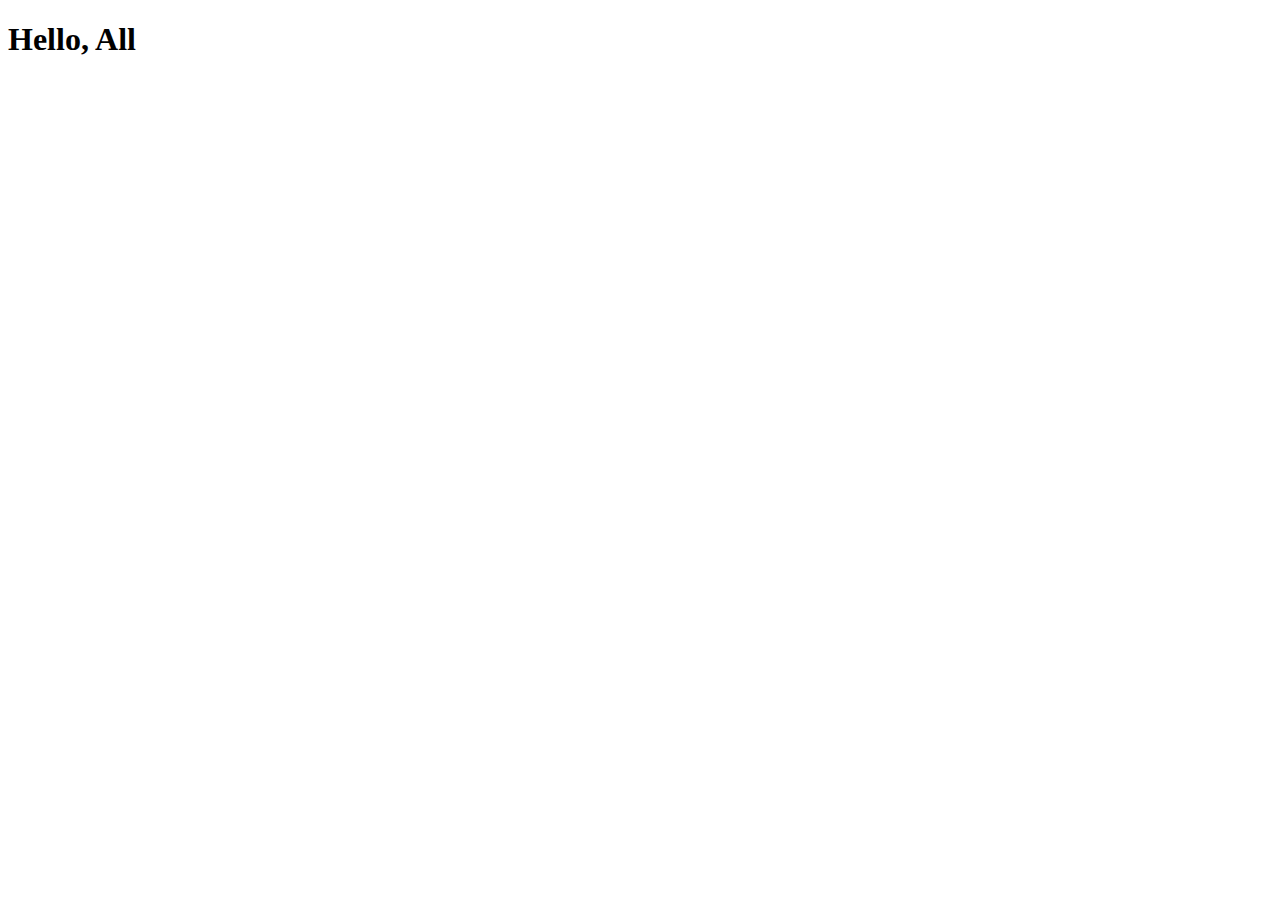
==== index.html @ 7e7136fc "Add index.html" ====
<!DOCTYPE html>
<html lang="en">
<head>
    <meta charset="UTF-8">
    <meta http-equiv="X-UA-Compatible" content="IE=edge">
    <meta name="viewport" content="width=device-width, initial-scale=1.0">
    <title>Raj Kumar Rai Danuwar</title>
</head>
<body>
    <h1>Hello, All</h1>
</body>
</html>
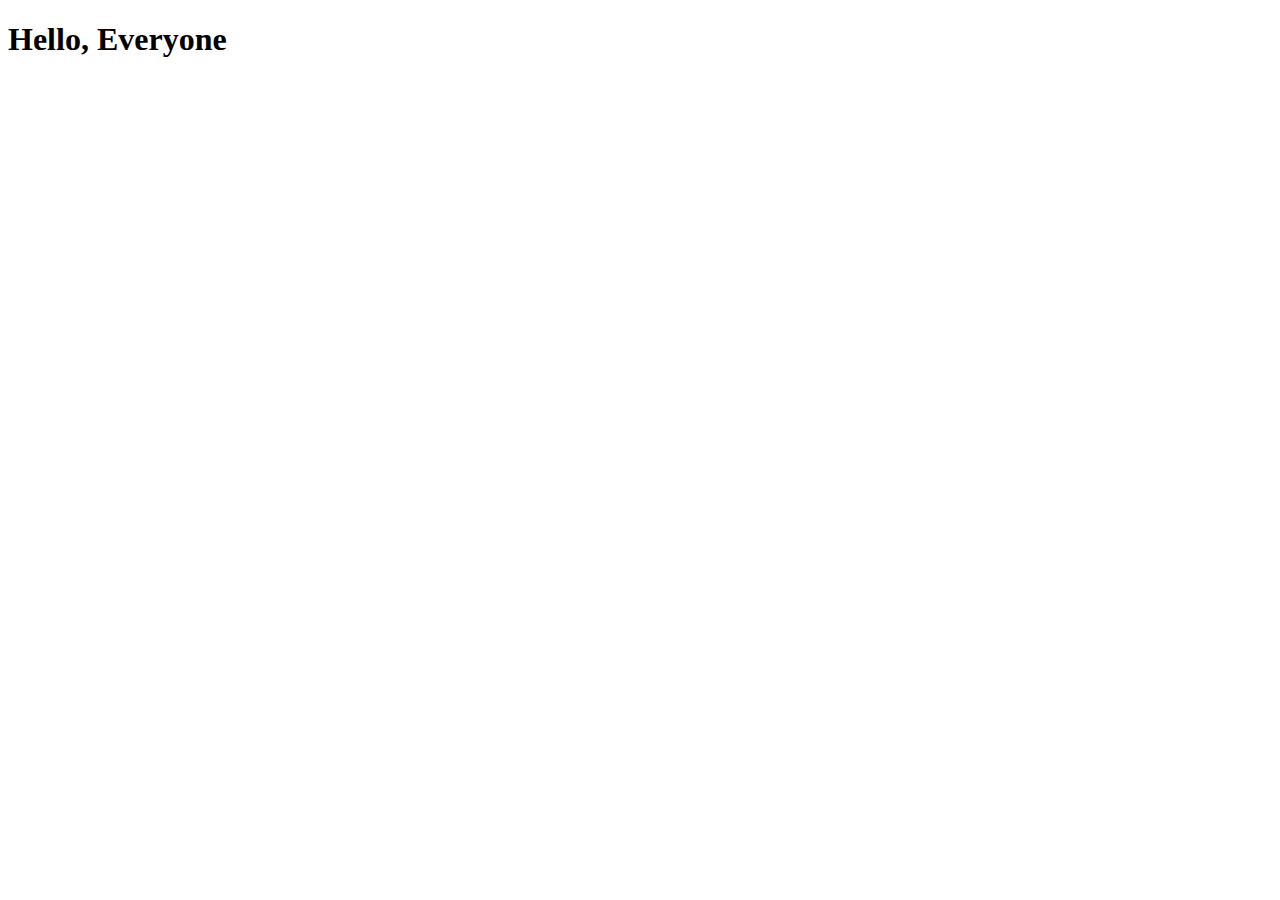
==== commit a2c82d36: "Update index.html" ====
--- a/index.html
+++ b/index.html
@@ -7,6 +7,6 @@
     <title>Raj Kumar Rai Danuwar</title>
 </head>
 <body>
-    <h1>Hello, All</h1>
+    <h1>Hello, Everyone</h1>
 </body>
 </html>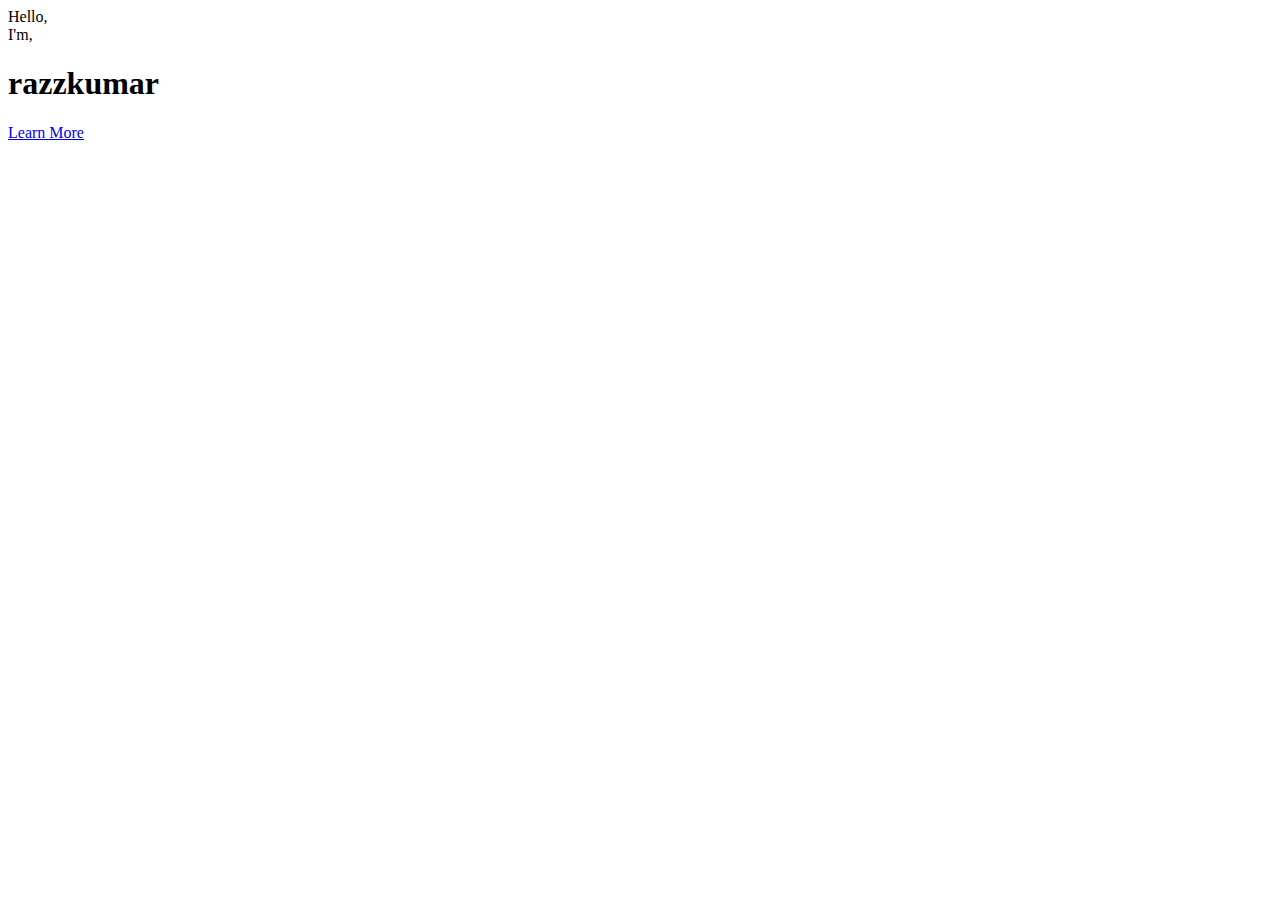
==== commit c076b5a7: "Add meta data" ====
--- a/index.html
+++ b/index.html
@@ -1,12 +1,132 @@
 <!DOCTYPE html>
 <html lang="en">
-<head>
-    <meta charset="UTF-8">
-    <meta http-equiv="X-UA-Compatible" content="IE=edge">
-    <meta name="viewport" content="width=device-width, initial-scale=1.0">
-    <title>Raj Kumar Rai Danuwar</title>
-</head>
-<body>
-    <h1>Hello, Everyone</h1>
-</body>
-</html>+  <head>
+    <meta charset="UTF-8" />
+    <meta http-equiv="X-UA-Compatible" content="IE=edge" />
+    <meta name="viewport" content="width=device-width, initial-scale=ga" />
+
+    <meta property="og:locale" content="en_US" />
+    <meta property="og:type" content="website" />
+
+    <meta property="fb:app_id" content="" />
+    <meta property="og:title" content="Raj Kumar Rai Danuwar" />
+    <meta property="og:url" content="https://razzkumar.ga" />
+    <meta property="og:site_name" content="Raj Kumar Rai Danuwar" />
+    <meta
+      property="og:image"
+      content="https://razzkumar.ga/assets/img/razzkumar.png"
+    />
+    <meta property="og:image:width" content="634" />
+    <meta property="og:image:height" content="369" />
+    <meta
+      property="og:description"
+      content="I'am a Software Engineer/DevOps always wants to Learn, Unlearn and Relearn"
+    />
+    <meta
+      name="description"
+      content="I'am a Software Engineer/DevOps always wants to Learn, Unlearn and Relearn"
+    />
+    <link rel="canonical" href="https://razzkumar.ga" />
+    <meta name="Author" content="razzkumar" />
+    <meta name="Robots" content="index,follow" />
+    <meta
+      name="keywords"
+      content="razzkumar,Raj Kumar Rai Danuwar,Software Engineer,DevOps"
+    />
+
+    <meta name="twitter:card" content="summary_large_image" />
+    <meta name="twitter:site" content="@razzkumar_rai" />
+    <meta name="twitter:creator" content="@razzkumar_rai" />
+    <meta name="twitter:title" content="Raj Kumar Rai Danuwar" />
+    <meta
+      name="twitter:image"
+      content="https://razzkumar.ga/assets/img/razzkumar.png"
+    />
+
+    <title>Raj Kumar Rai Danuwar (razzkumar)</title>
+    <link rel="preconnect" href="https://fonts.googleapis.com" />
+    <link rel="preconnect" href="https://fonts.gstatic.com" crossorigin />
+    <link
+      href="https://fonts.googleapis.com/css2?family=Fredericka+the+Great&display=swap"
+      rel="stylesheet"
+    />
+    <link rel="stylesheet" href="/assets/css/styles.css" />
+    <script type="application/ld+json">
+      {
+        "@context": "https://schema.org",
+        "@type": "Person",
+        "id": "https://razzkumar.ga#person",
+        "address": {
+          "@type": "PostalAddress",
+          "addressLocality": "New Baneshwor",
+          "addressRegion": "Bagmati",
+          "postalCode": "44600",
+          "streetAddress": "Sangam Chock Marga"
+        },
+        "colleague": ["http://rabindratamang.me"],
+        "email": "razzkumar.dev@gmail.com",
+        "image": "https://razzkumar.github.io/assets/img/razzkumar.png",
+        "jobTitle": "Software Engineer/DevOps",
+        "name": "Raj Kumar Rai Danuwar",
+        "alternateName": "razzkumar",
+        "alumniOf": [
+          {
+            "@type": "CollegeOrUniversity",
+            "name": "st. xavier's college,maitighar",
+            "sameAs": "https://sxc.edu.np"
+          },
+          {
+            "@type": "Organization",
+            "name": "Leapfrog Technology Nepal Pvt. Ltd.",
+            "sameAs": "https://www.lftechnology.com/"
+          }
+        ],
+        "birthPlace": {
+          "@type": "Place",
+          "address": {
+            "@type": "PostalAddress",
+            "addressLocality": "Mandan deupur, Kavre",
+            "addressRegion": "Bagmati",
+            "addressCountry": "Nepal"
+          }
+        },
+        "birthDate": "1996",
+        "height": "5.6ft",
+        "gender": "Male",
+        "Description": "Technologist",
+        "disambiguatingDescription": "Learn,UnLearn and Relearn",
+        "nationality": "Nepali",
+        "url": "https://www.razzkumar.ga",
+        "sameAs": [
+          "https://razzkumar.github.io",
+          "https://www.facebook.com/razzkumar04",
+          "https://www.linkedin.com/in/drazzkumar",
+          "http://twitter.com/razzkumar_rai",
+          "http://instagram.com/drazzkumar"
+        ],
+        "worksFor": [
+          {
+            "@type": "Organization",
+            "name": "Webpoint LLC",
+            "sameAs": [
+              "https://www.webpoint.io",
+              "https://www.linkedin.com/company/webpoint-solutions-llc"
+            ]
+          }
+        ]
+      }
+    </script>
+  </head>
+  <body>
+    <div class="greeting">Hello,</div>
+    <div class="info">
+      <div>I'm,</div>
+      <h1>razzkumar</h1>
+      <a
+        href="https://www.google.com/search?q=Rajkumar+Rai+Danuwar&ref=razzkumar.ga"
+        target="_blank"
+        >Learn More</a
+      >
+    </div>
+  </body>
+</html>
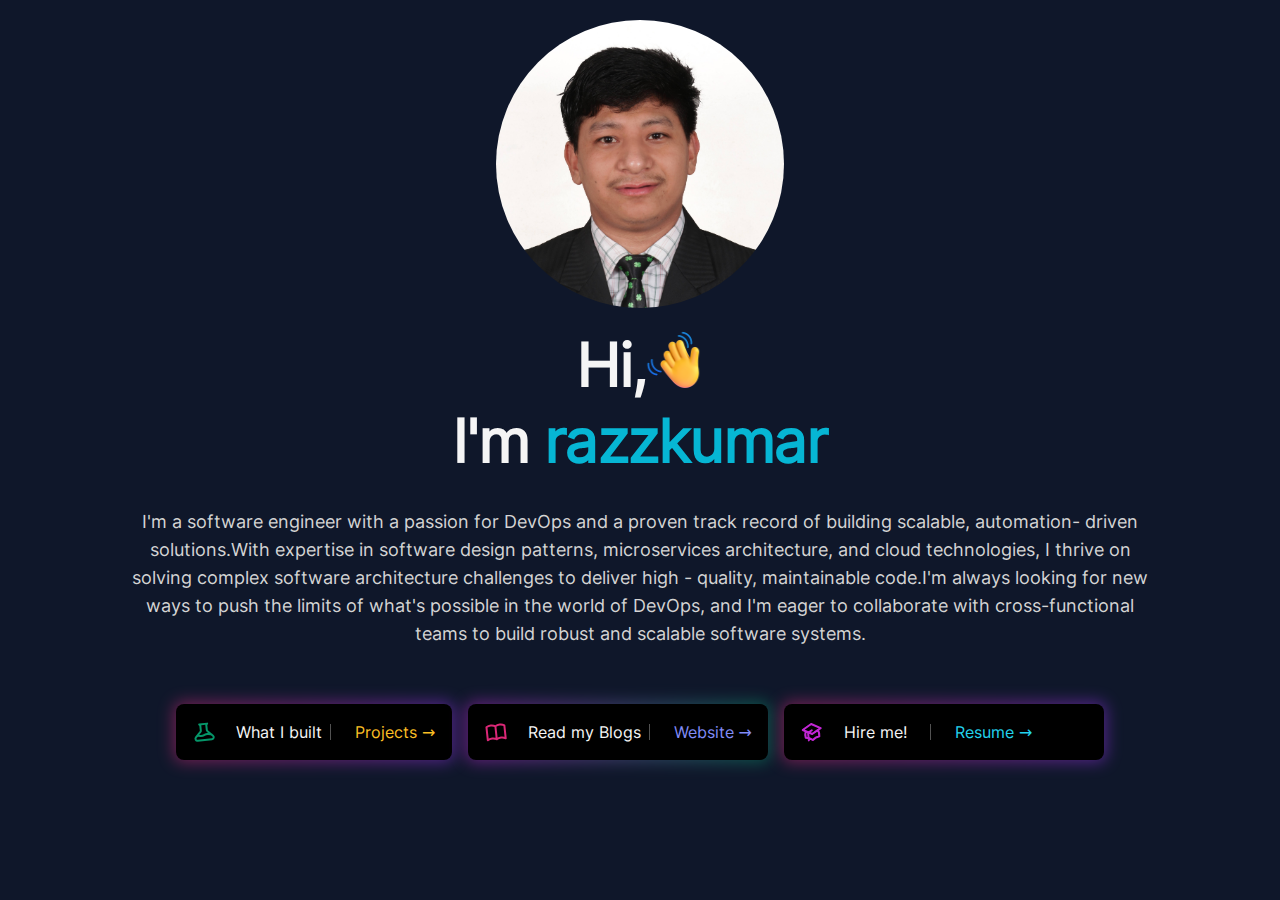
==== commit 1697b969: "Update site" ====
--- a/index.html
+++ b/index.html
@@ -1,132 +1 @@
-<!DOCTYPE html>
-<html lang="en">
-  <head>
-    <meta charset="UTF-8" />
-    <meta http-equiv="X-UA-Compatible" content="IE=edge" />
-    <meta name="viewport" content="width=device-width, initial-scale=ga" />
-
-    <meta property="og:locale" content="en_US" />
-    <meta property="og:type" content="website" />
-
-    <meta property="fb:app_id" content="" />
-    <meta property="og:title" content="Raj Kumar Rai Danuwar" />
-    <meta property="og:url" content="https://razzkumar.ga" />
-    <meta property="og:site_name" content="Raj Kumar Rai Danuwar" />
-    <meta
-      property="og:image"
-      content="https://razzkumar.ga/assets/img/razzkumar.png"
-    />
-    <meta property="og:image:width" content="634" />
-    <meta property="og:image:height" content="369" />
-    <meta
-      property="og:description"
-      content="I'am a Software Engineer/DevOps always wants to Learn, Unlearn and Relearn"
-    />
-    <meta
-      name="description"
-      content="I'am a Software Engineer/DevOps always wants to Learn, Unlearn and Relearn"
-    />
-    <link rel="canonical" href="https://razzkumar.ga" />
-    <meta name="Author" content="razzkumar" />
-    <meta name="Robots" content="index,follow" />
-    <meta
-      name="keywords"
-      content="razzkumar,Raj Kumar Rai Danuwar,Software Engineer,DevOps"
-    />
-
-    <meta name="twitter:card" content="summary_large_image" />
-    <meta name="twitter:site" content="@razzkumar_rai" />
-    <meta name="twitter:creator" content="@razzkumar_rai" />
-    <meta name="twitter:title" content="Raj Kumar Rai Danuwar" />
-    <meta
-      name="twitter:image"
-      content="https://razzkumar.ga/assets/img/razzkumar.png"
-    />
-
-    <title>Raj Kumar Rai Danuwar (razzkumar)</title>
-    <link rel="preconnect" href="https://fonts.googleapis.com" />
-    <link rel="preconnect" href="https://fonts.gstatic.com" crossorigin />
-    <link
-      href="https://fonts.googleapis.com/css2?family=Fredericka+the+Great&display=swap"
-      rel="stylesheet"
-    />
-    <link rel="stylesheet" href="/assets/css/styles.css" />
-    <script type="application/ld+json">
-      {
-        "@context": "https://schema.org",
-        "@type": "Person",
-        "id": "https://razzkumar.ga#person",
-        "address": {
-          "@type": "PostalAddress",
-          "addressLocality": "New Baneshwor",
-          "addressRegion": "Bagmati",
-          "postalCode": "44600",
-          "streetAddress": "Sangam Chock Marga"
-        },
-        "colleague": ["http://rabindratamang.me"],
-        "email": "razzkumar.dev@gmail.com",
-        "image": "https://razzkumar.github.io/assets/img/razzkumar.png",
-        "jobTitle": "Software Engineer/DevOps",
-        "name": "Raj Kumar Rai Danuwar",
-        "alternateName": "razzkumar",
-        "alumniOf": [
-          {
-            "@type": "CollegeOrUniversity",
-            "name": "st. xavier's college,maitighar",
-            "sameAs": "https://sxc.edu.np"
-          },
-          {
-            "@type": "Organization",
-            "name": "Leapfrog Technology Nepal Pvt. Ltd.",
-            "sameAs": "https://www.lftechnology.com/"
-          }
-        ],
-        "birthPlace": {
-          "@type": "Place",
-          "address": {
-            "@type": "PostalAddress",
-            "addressLocality": "Mandan deupur, Kavre",
-            "addressRegion": "Bagmati",
-            "addressCountry": "Nepal"
-          }
-        },
-        "birthDate": "1996",
-        "height": "5.6ft",
-        "gender": "Male",
-        "Description": "Technologist",
-        "disambiguatingDescription": "Learn,UnLearn and Relearn",
-        "nationality": "Nepali",
-        "url": "https://www.razzkumar.ga",
-        "sameAs": [
-          "https://razzkumar.github.io",
-          "https://www.facebook.com/razzkumar04",
-          "https://www.linkedin.com/in/drazzkumar",
-          "http://twitter.com/razzkumar_rai",
-          "http://instagram.com/drazzkumar"
-        ],
-        "worksFor": [
-          {
-            "@type": "Organization",
-            "name": "Webpoint LLC",
-            "sameAs": [
-              "https://www.webpoint.io",
-              "https://www.linkedin.com/company/webpoint-solutions-llc"
-            ]
-          }
-        ]
-      }
-    </script>
-  </head>
-  <body>
-    <div class="greeting">Hello,</div>
-    <div class="info">
-      <div>I'm,</div>
-      <h1>razzkumar</h1>
-      <a
-        href="https://www.google.com/search?q=Rajkumar+Rai+Danuwar&ref=razzkumar.ga"
-        target="_blank"
-        >Learn More</a
-      >
-    </div>
-  </body>
-</html>
+<!DOCTYPE html><html class="dark scroll-smooth" lang=en style=color-scheme:dark><head><meta content="width=device-width,initial-scale=1" name=viewport><meta content="ie=edge" http-equiv=X-UA-Compatible><link href=/favicon.ico rel=icon type=image/svg+xml><meta charset=UTF-8><meta content="IE=edge" http-equiv=X-UA-Compatible><meta content=en-US property=og:locale><meta content=website property=og:type><meta content="" property=fb:app_id><meta content="Raj Kumar Rai Danuwar (razzkumar)" property=og:title><meta content=https://razzkumar.github.io property=og:url><meta content="Raj Kumar Rai Danuwar (razzkumar)" property=og:site_name><meta content=https://razzkumar.github.io/assets/images/profile.jpg property=og:image><meta content=634 property=og:image:width><meta content=369 property=og:image:height><meta content="I'm a software engineer with a passion for DevOps and a proven track record of building scalable, automation- driven solutions.With expertise in software design patterns, microservices architecture, and cloud technologies, I thrive on solving complex software architecture challenges to deliver high - quality, maintainable code.I'm always looking for new ways to push the limits of what's possible in the world of DevOps, and I'm eager to collaborate with cross-functional teams to build robust and scalable software systems." property=og:description><meta content="I'm a software engineer with a passion for DevOps and a proven track record of building scalable, automation- driven solutions.With expertise in software design patterns, microservices architecture, and cloud technologies, I thrive on solving complex software architecture challenges to deliver high - quality, maintainable code.I'm always looking for new ways to push the limits of what's possible in the world of DevOps, and I'm eager to collaborate with cross-functional teams to build robust and scalable software systems." name=description><link href=https://razzkumar.github.io rel=canonical><meta content="Raj Kumar Rai Danuwar (razzkumar)" name=Author><meta content=index,follow name=Robots><meta content="razzkumar,Raj Kumar Rai Danuwar,Software Engineer,DevOps" name=keywords><meta content=summary_large_image name=twitter:card><meta content=@razzkumar_rai name=twitter:site><meta content=@razzkumar_rai name=twitter:creator><meta content="Raj Kumar Rai Danuwar (razzkumar)" name=twitter:title><meta content=https://razzkumar.github.io/assets/images/profile.jpg name=twitter:image><title>Raj Kumar Rai Danuwar (razzkumar)</title><link href=/_astro/index.ba3b530c.css rel=stylesheet /></head><body class="dark:text-gray-100 antialiased bg-gray-100 dark:bg-slate-900 text-black"><div class="mx-auto max-w-3xl px-4 sm:px-6 xl:max-w-5xl xl:px-0"><div class="flex items-center flex-col h-screen justify-between"><main class="mb-auto pt-5"><div class=text-center><a href=https://razzkumar.github.io><img alt="Raj Kumar Rai Danuwar (razzkumar) / SE/DevOps Engineer" class="mx-auto h-72 object-cover object-top rounded-full w-72" height=72 src=/assets/images/profile.jpg width=72></a><h1 class="dark:text-gray-100 text-gray-900 font-extrabold leading-9 md:leading-14 md:text-6xl mx-auto my-5 sm:leading-10 sm:text-4xl text-3xl tracking-tight"><div>Hi, <img alt=wave class="-ml-5 -pt-10 h-16 inline mb-5" height=60 src=/assets/images/wave.png width=60></div><a href="https://www.google.com/search?q=Raj+Kumar+Rai+Danuwar" rel=noreferrer target=_blank>I&#39;m <span class=text-primary-color-500>razzkumar</span></a></h1><h2 class="mx-auto dark:text-gray-300 py-5 text-center text-gray-600 text-lg">I&#39;m a software engineer with a passion for DevOps and a proven track record of building scalable, automation- driven solutions.With expertise in software design patterns, microservices architecture, and cloud technologies, I thrive on solving complex software architecture challenges to deliver high - quality, maintainable code.I&#39;m always looking for new ways to push the limits of what&#39;s possible in the world of DevOps, and I&#39;m eager to collaborate with cross-functional teams to build robust and scalable software systems.</h2><div class="flex items-center flex-col justify-center md:flex-row my-5"><div class="relative group"><div class="transition -inset-0.5 absolute animate-tilt bg-gradient-to-r blur duration-1000 group-hover:duration-200 group-hover:opacity-100 opacity-50 rounded-lg from-pink-600 to-purple-600"></div><a href=https://github.com/razzkumar><span class="flex items-center bg-white dark:bg-black divide-gray-600 divide-x leading-none p-4 relative rounded-lg"><span class="flex items-center space-x-5"><svg class="-rotate-6 h-6 w-6 text-green-600" fill=none stroke=currentColor viewBox="0 0 24 24" xmlns=http://www.w3.org/2000/svg><path d="M19.428 15.428a2 2 0 00-1.022-.547l-2.387-.477a6 6 0 00-3.86.517l-.318.158a6 6 0 01-3.86.517L6.05 15.21a2 2 0 00-1.806.547M8 4h8l-1 1v5.172a2 2 0 00.586 1.414l5 5c1.26 1.26.367 3.414-1.415 3.414H4.828c-1.782 0-2.674-2.154-1.414-3.414l5-5A2 2 0 009 10.172V5L8 4z" stroke-linecap=round stroke-linejoin=round stroke-width=2></path></svg> <span class="dark:text-gray-100 text-gray-900 pr-2">What I built</span> </span><span class="transition dark:group-hover:text-gray-100 duration-200 group-hover:text-gray-900 pl-6 text-amber-400">Projects&nbsp;&rarr;</span></span></a></div><div class="relative group m-4"><div class="transition -inset-0.5 absolute animate-tilt bg-gradient-to-r blur duration-1000 group-hover:duration-200 group-hover:opacity-100 opacity-50 rounded-lg from-fuchsia-600 to-emerald-600"></div><a href=https://razzkumar.github.io><span class="flex items-center bg-white dark:bg-black divide-gray-600 divide-x leading-none p-4 relative rounded-lg"><span class="flex items-center space-x-5"><svg class="-rotate-6 h-6 w-6 text-pink-600" fill=none stroke=currentColor viewBox="0 0 24 24" xmlns=http://www.w3.org/2000/svg><path d="M12 6.253v13m0-13C10.832 5.477 9.246 5 7.5 5S4.168 5.477 3 6.253v13C4.168 18.477 5.754 18 7.5 18s3.332.477 4.5 1.253m0-13C13.168 5.477 14.754 5 16.5 5c1.747 0 3.332.477 4.5 1.253v13C19.832 18.477 18.247 18 16.5 18c-1.746 0-3.332.477-4.5 1.253" stroke-linecap=round stroke-linejoin=round stroke-width=2></path></svg> <span class="dark:text-gray-100 text-gray-900 pr-2">Read my Blogs</span> </span><span class="transition dark:group-hover:text-gray-100 duration-200 group-hover:text-gray-900 pl-6 text-indigo-400">Website&nbsp;&rarr;</span></span></a></div><div class="relative group md:hidden min-w-[320px] xl:block"><div class="transition -inset-0.5 absolute animate-tilt bg-gradient-to-r blur duration-1000 group-hover:duration-200 group-hover:opacity-100 opacity-50 rounded-lg from-pink-600 to-purple-600"></div><a href=/assets/resume.pdf><span class="flex items-center bg-white dark:bg-black divide-gray-600 divide-x leading-none p-4 relative rounded-lg"><span class="flex items-center space-x-5"><svg class="-rotate-6 h-6 w-6 text-fuchsia-600" fill=none stroke=currentColor viewBox="0 0 24 24" xmlns=http://www.w3.org/2000/svg><path d="M12 14l9-5-9-5-9 5 9 5z"></path><path d="M12 14l6.16-3.422a12.083 12.083 0 01.665 6.479A11.952 11.952 0 0012 20.055a11.952 11.952 0 00-6.824-2.998 12.078 12.078 0 01.665-6.479L12 14z"></path><path d="M12 14l9-5-9-5-9 5 9 5zm0 0l6.16-3.422a12.083 12.083 0 01.665 6.479A11.952 11.952 0 0012 20.055a11.952 11.952 0 00-6.824-2.998 12.078 12.078 0 01.665-6.479L12 14zm-4 6v-7.5l4-2.222" stroke-linecap=round stroke-linejoin=round stroke-width=2></path></svg> <span class="dark:text-gray-100 text-gray-900 pr-2">Hire me!&nbsp;&nbsp;&nbsp;</span> </span><span class="transition dark:group-hover:text-gray-100 duration-200 group-hover:text-gray-900 pl-6 text-primary-400">Resume&nbsp;&rarr;</span></span></a></div></div><div class="flex relative group hidden m-auto max-w-xs md:block xl:hidden"><div class="transition -inset-0.5 absolute animate-tilt bg-gradient-to-r blur duration-1000 group-hover:duration-200 group-hover:opacity-100 opacity-50 rounded-lg from-pink-600 to-purple-600"></div><a href=/assets/resume.pdf><span class="flex items-center bg-white dark:bg-black divide-gray-600 divide-x leading-none p-4 relative rounded-lg"><span class="flex items-center space-x-5"><svg class="-rotate-6 h-6 w-6 text-fuchsia-600" fill=none stroke=currentColor viewBox="0 0 24 24" xmlns=http://www.w3.org/2000/svg><path d="M12 14l9-5-9-5-9 5 9 5z"></path><path d="M12 14l6.16-3.422a12.083 12.083 0 01.665 6.479A11.952 11.952 0 0012 20.055a11.952 11.952 0 00-6.824-2.998 12.078 12.078 0 01.665-6.479L12 14z"></path><path d="M12 14l9-5-9-5-9 5 9 5zm0 0l6.16-3.422a12.083 12.083 0 01.665 6.479A11.952 11.952 0 0012 20.055a11.952 11.952 0 00-6.824-2.998 12.078 12.078 0 01.665-6.479L12 14zm-4 6v-7.5l4-2.222" stroke-linecap=round stroke-linejoin=round stroke-width=2></path></svg> <span class="dark:text-gray-100 text-gray-900 pr-2">Hire me!&nbsp;&nbsp;&nbsp;</span> </span><span class="transition dark:group-hover:text-gray-100 duration-200 group-hover:text-gray-900 pl-6 text-primary-400">Resume&nbsp;&rarr;</span></span></a></div></div></main></div></div><script type=application/ld+json>{"@context":"https://schema.org","@type":"Person","id":"#person","address":{"@type":"PostalAddress","addressLocality":"New Baneshwor","addressRegion":"Bagmati","postalCode":"44600","streetAddress":"Sangam Chock Marga"},"colleague":["http://rabindratamang.me"],"email":"razzkumar.dev@gmail.com","image":"https://razzkumar.github.io/assets/images/profile.jpg","jobTitle":"Software Engineer/DevOps","name":"Raj Kumar Rai Danuwar","alternateName":"razzkumar","alumniOf":[{"@type":"CollegeOrUniversity","name":"st. xavier's college,maitighar","sameAs":"https://sxc.edu.np"},{"@type":"Organization","name":"Leapfrog Technology Nepal Pvt. Ltd.","sameAs":"https://www.lftechnology.com/"}],"birthPlace":{"@type":"Place","address":{"@type":"PostalAddress","addressLocality":"Mandan deupur, Kavre","addressRegion":"Bagmati","addressCountry":"Nepal"}},"birthDate":"1996","height":"5.6ft","gender":"Male","Description":"Raj Kumar Rai Danuwar (razzkumar)","disambiguatingDescription":"I'm a software engineer with a passion for DevOps and a proven track record of building scalable, automation- driven solutions.With expertise in software design patterns, microservices architecture, and cloud technologies, I thrive on solving complex software architecture challenges to deliver high - quality, maintainable code.I'm always looking for new ways to push the limits of what's possible in the world of DevOps, and I'm eager to collaborate with cross-functional teams to build robust and scalable software systems.","nationality":"Nepali","url":"https://razzkumar.github.io","sameAs":["https://razzkumar.github.io","https://www.facebook.com/razzkumar04","https://www.linkedin.com/in/drazzkumar","http://twitter.com/razzkumar_rai","http://instagram.com/drazzkumar"],"worksFor":[{"@type":"Organization","name":"Webpoint LLC","sameAs":["https://www.webpoint.io","https://www.linkedin.com/company/webpoint-solutions-llc"]}]}</script></body></html>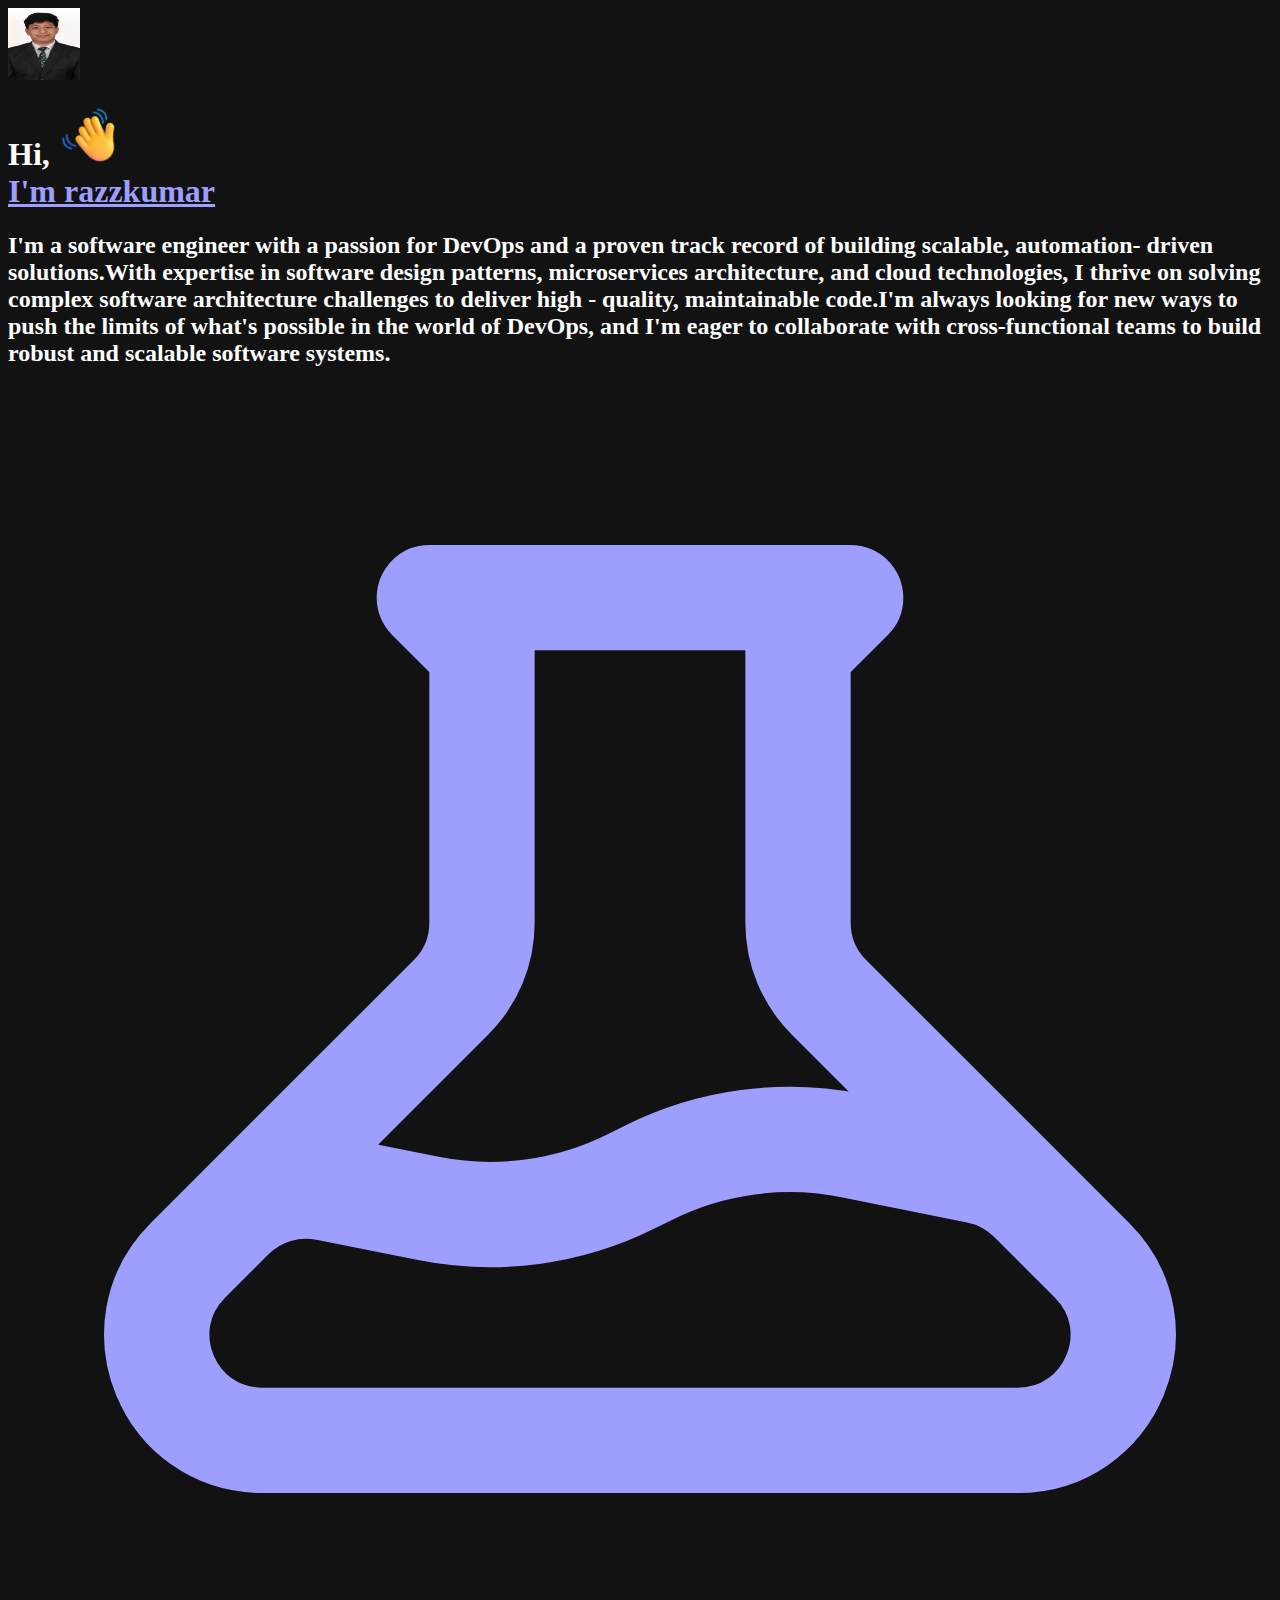
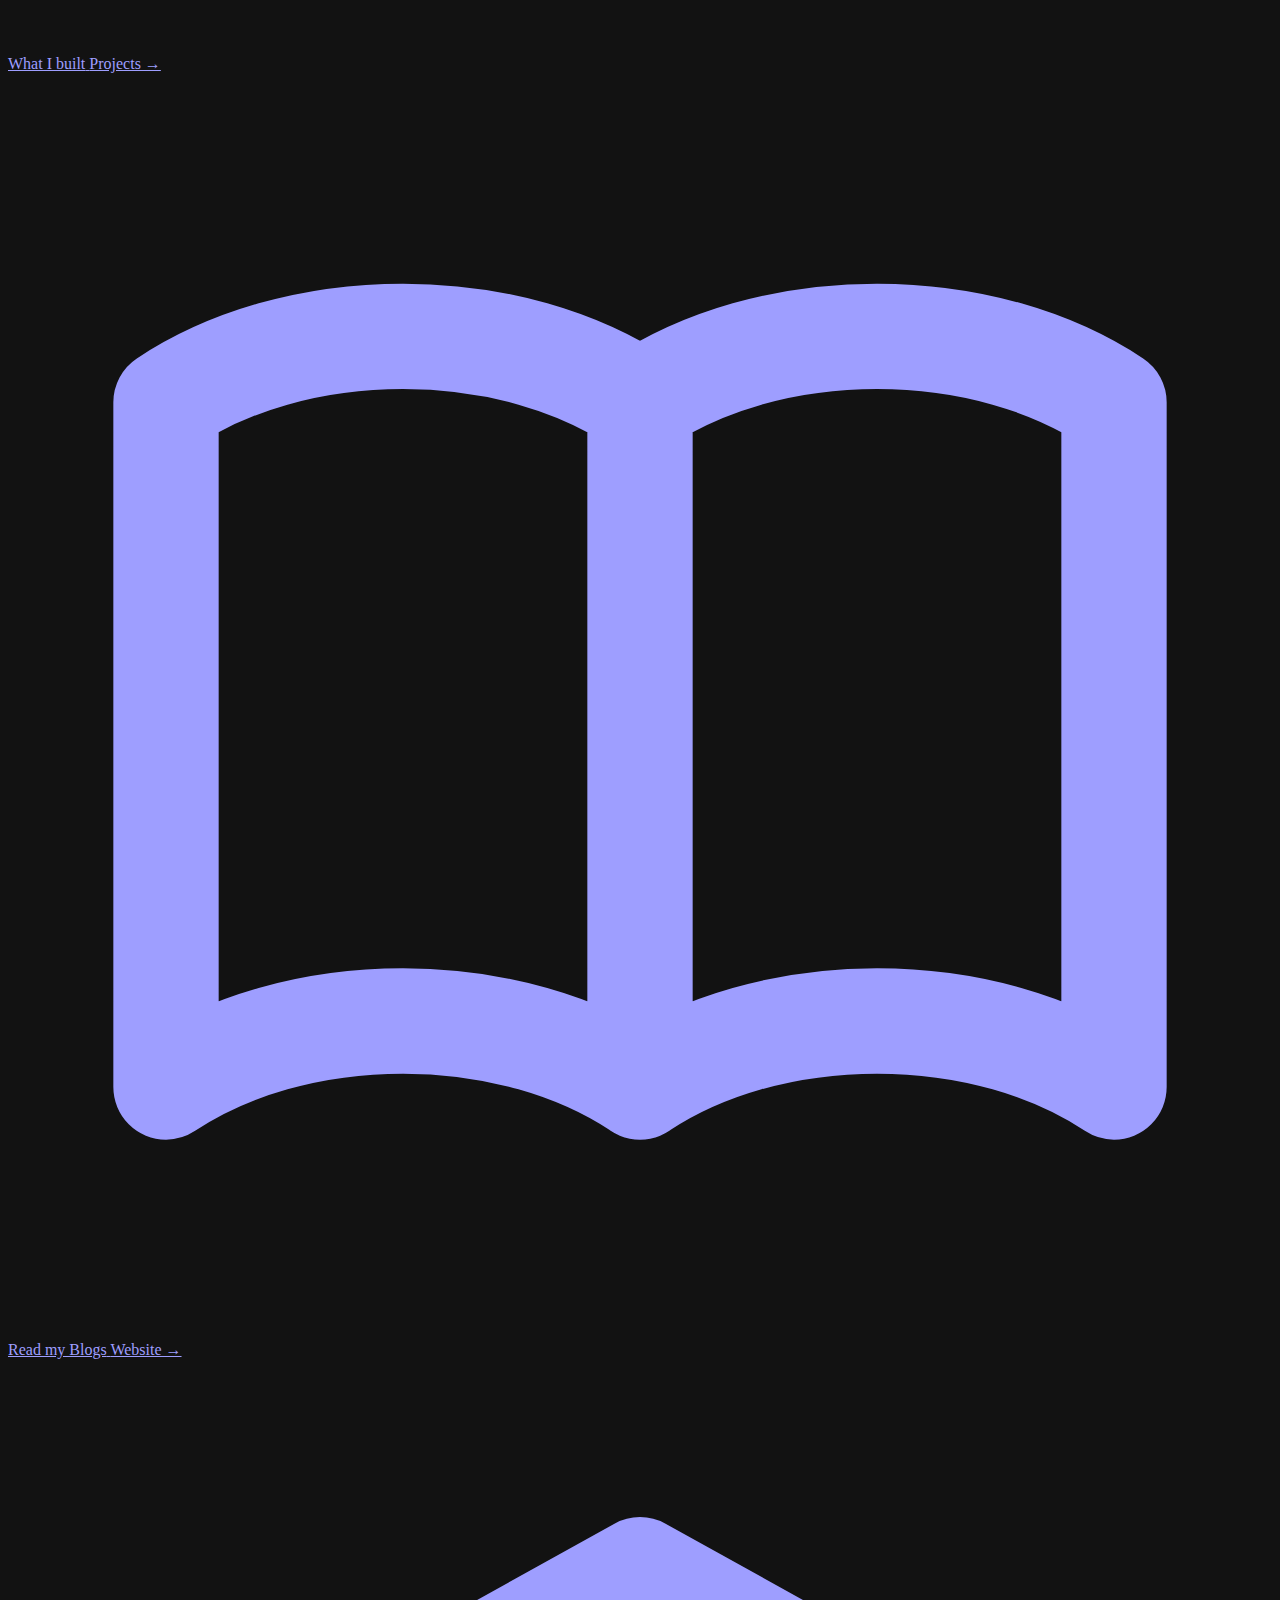
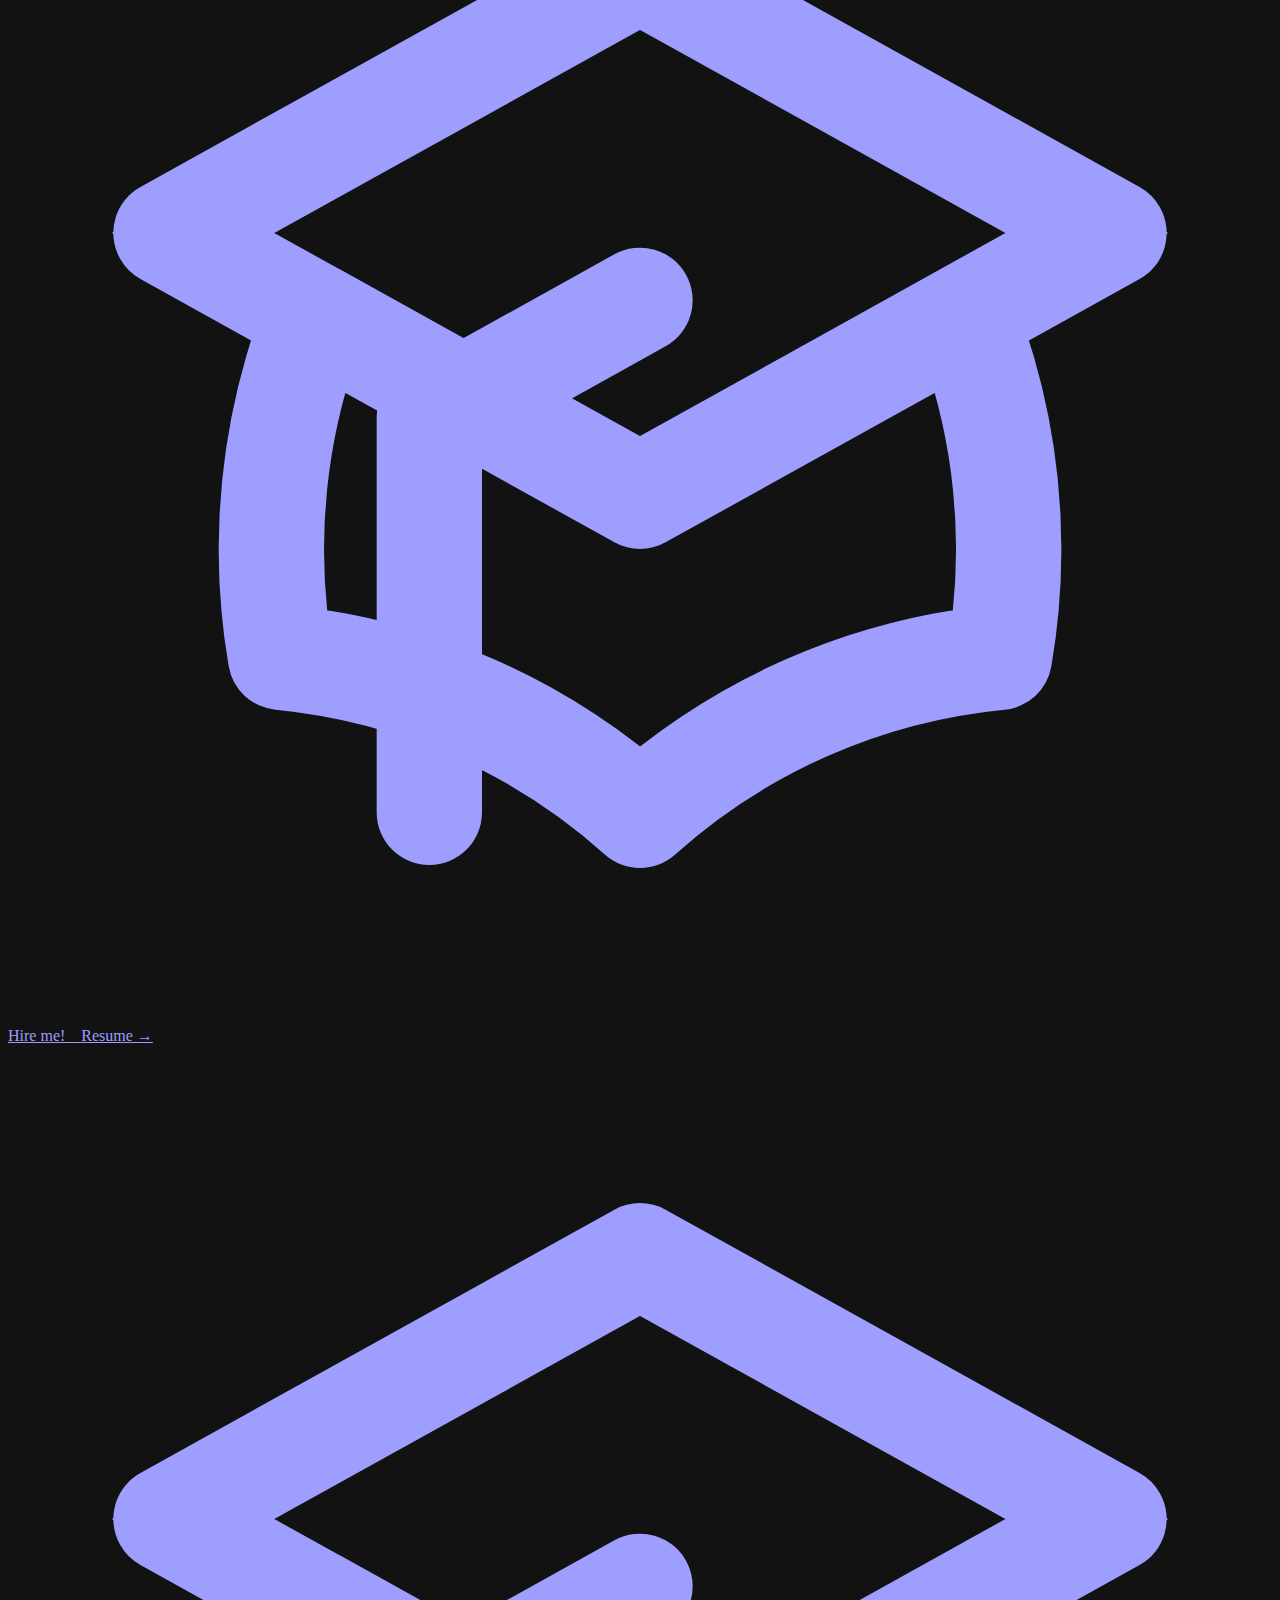
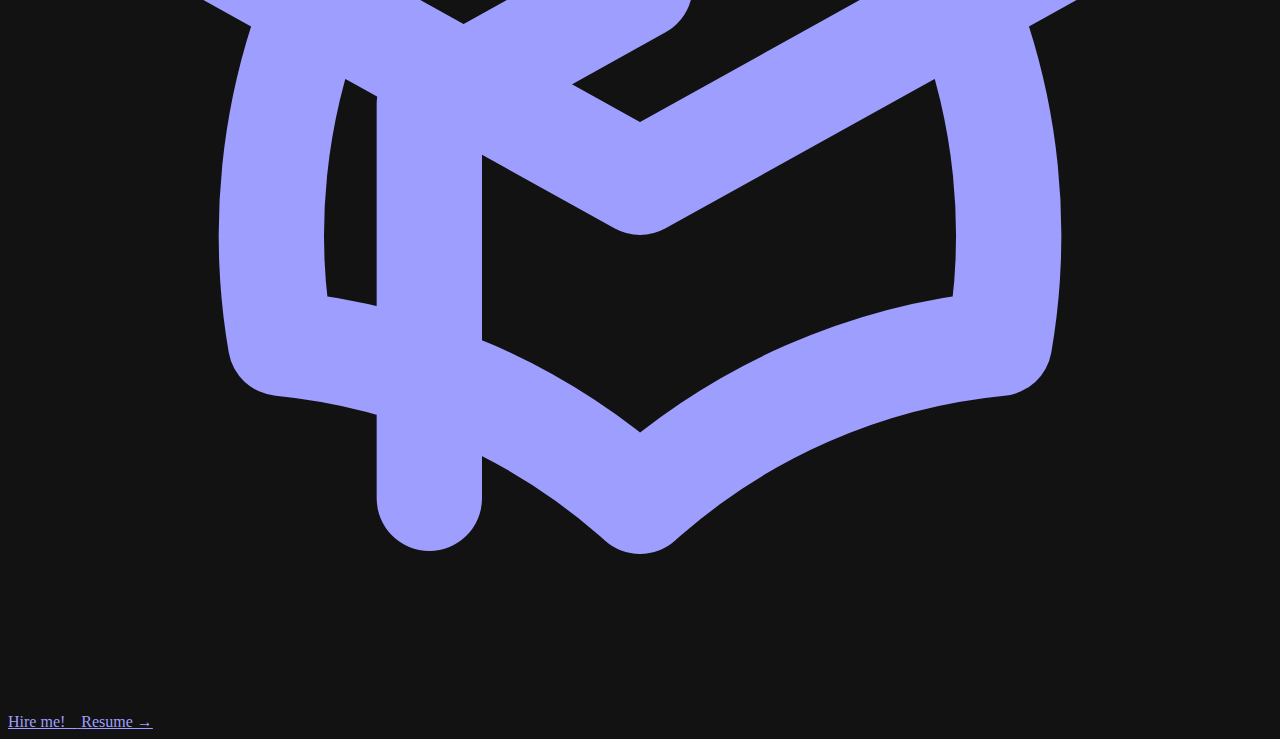
==== commit 86adc936: "Update css path" ====
--- a/index.html
+++ b/index.html
@@ -1 +1 @@
-<!DOCTYPE html><html class="dark scroll-smooth" lang=en style=color-scheme:dark><head><meta content="width=device-width,initial-scale=1" name=viewport><meta content="ie=edge" http-equiv=X-UA-Compatible><link href=/favicon.ico rel=icon type=image/svg+xml><meta charset=UTF-8><meta content="IE=edge" http-equiv=X-UA-Compatible><meta content=en-US property=og:locale><meta content=website property=og:type><meta content="" property=fb:app_id><meta content="Raj Kumar Rai Danuwar (razzkumar)" property=og:title><meta content=https://razzkumar.github.io property=og:url><meta content="Raj Kumar Rai Danuwar (razzkumar)" property=og:site_name><meta content=https://razzkumar.github.io/assets/images/profile.jpg property=og:image><meta content=634 property=og:image:width><meta content=369 property=og:image:height><meta content="I'm a software engineer with a passion for DevOps and a proven track record of building scalable, automation- driven solutions.With expertise in software design patterns, microservices architecture, and cloud technologies, I thrive on solving complex software architecture challenges to deliver high - quality, maintainable code.I'm always looking for new ways to push the limits of what's possible in the world of DevOps, and I'm eager to collaborate with cross-functional teams to build robust and scalable software systems." property=og:description><meta content="I'm a software engineer with a passion for DevOps and a proven track record of building scalable, automation- driven solutions.With expertise in software design patterns, microservices architecture, and cloud technologies, I thrive on solving complex software architecture challenges to deliver high - quality, maintainable code.I'm always looking for new ways to push the limits of what's possible in the world of DevOps, and I'm eager to collaborate with cross-functional teams to build robust and scalable software systems." name=description><link href=https://razzkumar.github.io rel=canonical><meta content="Raj Kumar Rai Danuwar (razzkumar)" name=Author><meta content=index,follow name=Robots><meta content="razzkumar,Raj Kumar Rai Danuwar,Software Engineer,DevOps" name=keywords><meta content=summary_large_image name=twitter:card><meta content=@razzkumar_rai name=twitter:site><meta content=@razzkumar_rai name=twitter:creator><meta content="Raj Kumar Rai Danuwar (razzkumar)" name=twitter:title><meta content=https://razzkumar.github.io/assets/images/profile.jpg name=twitter:image><title>Raj Kumar Rai Danuwar (razzkumar)</title><link href=/_astro/index.ba3b530c.css rel=stylesheet /></head><body class="dark:text-gray-100 antialiased bg-gray-100 dark:bg-slate-900 text-black"><div class="mx-auto max-w-3xl px-4 sm:px-6 xl:max-w-5xl xl:px-0"><div class="flex items-center flex-col h-screen justify-between"><main class="mb-auto pt-5"><div class=text-center><a href=https://razzkumar.github.io><img alt="Raj Kumar Rai Danuwar (razzkumar) / SE/DevOps Engineer" class="mx-auto h-72 object-cover object-top rounded-full w-72" height=72 src=/assets/images/profile.jpg width=72></a><h1 class="dark:text-gray-100 text-gray-900 font-extrabold leading-9 md:leading-14 md:text-6xl mx-auto my-5 sm:leading-10 sm:text-4xl text-3xl tracking-tight"><div>Hi, <img alt=wave class="-ml-5 -pt-10 h-16 inline mb-5" height=60 src=/assets/images/wave.png width=60></div><a href="https://www.google.com/search?q=Raj+Kumar+Rai+Danuwar" rel=noreferrer target=_blank>I&#39;m <span class=text-primary-color-500>razzkumar</span></a></h1><h2 class="mx-auto dark:text-gray-300 py-5 text-center text-gray-600 text-lg">I&#39;m a software engineer with a passion for DevOps and a proven track record of building scalable, automation- driven solutions.With expertise in software design patterns, microservices architecture, and cloud technologies, I thrive on solving complex software architecture challenges to deliver high - quality, maintainable code.I&#39;m always looking for new ways to push the limits of what&#39;s possible in the world of DevOps, and I&#39;m eager to collaborate with cross-functional teams to build robust and scalable software systems.</h2><div class="flex items-center flex-col justify-center md:flex-row my-5"><div class="relative group"><div class="transition -inset-0.5 absolute animate-tilt bg-gradient-to-r blur duration-1000 group-hover:duration-200 group-hover:opacity-100 opacity-50 rounded-lg from-pink-600 to-purple-600"></div><a href=https://github.com/razzkumar><span class="flex items-center bg-white dark:bg-black divide-gray-600 divide-x leading-none p-4 relative rounded-lg"><span class="flex items-center space-x-5"><svg class="-rotate-6 h-6 w-6 text-green-600" fill=none stroke=currentColor viewBox="0 0 24 24" xmlns=http://www.w3.org/2000/svg><path d="M19.428 15.428a2 2 0 00-1.022-.547l-2.387-.477a6 6 0 00-3.86.517l-.318.158a6 6 0 01-3.86.517L6.05 15.21a2 2 0 00-1.806.547M8 4h8l-1 1v5.172a2 2 0 00.586 1.414l5 5c1.26 1.26.367 3.414-1.415 3.414H4.828c-1.782 0-2.674-2.154-1.414-3.414l5-5A2 2 0 009 10.172V5L8 4z" stroke-linecap=round stroke-linejoin=round stroke-width=2></path></svg> <span class="dark:text-gray-100 text-gray-900 pr-2">What I built</span> </span><span class="transition dark:group-hover:text-gray-100 duration-200 group-hover:text-gray-900 pl-6 text-amber-400">Projects&nbsp;&rarr;</span></span></a></div><div class="relative group m-4"><div class="transition -inset-0.5 absolute animate-tilt bg-gradient-to-r blur duration-1000 group-hover:duration-200 group-hover:opacity-100 opacity-50 rounded-lg from-fuchsia-600 to-emerald-600"></div><a href=https://razzkumar.github.io><span class="flex items-center bg-white dark:bg-black divide-gray-600 divide-x leading-none p-4 relative rounded-lg"><span class="flex items-center space-x-5"><svg class="-rotate-6 h-6 w-6 text-pink-600" fill=none stroke=currentColor viewBox="0 0 24 24" xmlns=http://www.w3.org/2000/svg><path d="M12 6.253v13m0-13C10.832 5.477 9.246 5 7.5 5S4.168 5.477 3 6.253v13C4.168 18.477 5.754 18 7.5 18s3.332.477 4.5 1.253m0-13C13.168 5.477 14.754 5 16.5 5c1.747 0 3.332.477 4.5 1.253v13C19.832 18.477 18.247 18 16.5 18c-1.746 0-3.332.477-4.5 1.253" stroke-linecap=round stroke-linejoin=round stroke-width=2></path></svg> <span class="dark:text-gray-100 text-gray-900 pr-2">Read my Blogs</span> </span><span class="transition dark:group-hover:text-gray-100 duration-200 group-hover:text-gray-900 pl-6 text-indigo-400">Website&nbsp;&rarr;</span></span></a></div><div class="relative group md:hidden min-w-[320px] xl:block"><div class="transition -inset-0.5 absolute animate-tilt bg-gradient-to-r blur duration-1000 group-hover:duration-200 group-hover:opacity-100 opacity-50 rounded-lg from-pink-600 to-purple-600"></div><a href=/assets/resume.pdf><span class="flex items-center bg-white dark:bg-black divide-gray-600 divide-x leading-none p-4 relative rounded-lg"><span class="flex items-center space-x-5"><svg class="-rotate-6 h-6 w-6 text-fuchsia-600" fill=none stroke=currentColor viewBox="0 0 24 24" xmlns=http://www.w3.org/2000/svg><path d="M12 14l9-5-9-5-9 5 9 5z"></path><path d="M12 14l6.16-3.422a12.083 12.083 0 01.665 6.479A11.952 11.952 0 0012 20.055a11.952 11.952 0 00-6.824-2.998 12.078 12.078 0 01.665-6.479L12 14z"></path><path d="M12 14l9-5-9-5-9 5 9 5zm0 0l6.16-3.422a12.083 12.083 0 01.665 6.479A11.952 11.952 0 0012 20.055a11.952 11.952 0 00-6.824-2.998 12.078 12.078 0 01.665-6.479L12 14zm-4 6v-7.5l4-2.222" stroke-linecap=round stroke-linejoin=round stroke-width=2></path></svg> <span class="dark:text-gray-100 text-gray-900 pr-2">Hire me!&nbsp;&nbsp;&nbsp;</span> </span><span class="transition dark:group-hover:text-gray-100 duration-200 group-hover:text-gray-900 pl-6 text-primary-400">Resume&nbsp;&rarr;</span></span></a></div></div><div class="flex relative group hidden m-auto max-w-xs md:block xl:hidden"><div class="transition -inset-0.5 absolute animate-tilt bg-gradient-to-r blur duration-1000 group-hover:duration-200 group-hover:opacity-100 opacity-50 rounded-lg from-pink-600 to-purple-600"></div><a href=/assets/resume.pdf><span class="flex items-center bg-white dark:bg-black divide-gray-600 divide-x leading-none p-4 relative rounded-lg"><span class="flex items-center space-x-5"><svg class="-rotate-6 h-6 w-6 text-fuchsia-600" fill=none stroke=currentColor viewBox="0 0 24 24" xmlns=http://www.w3.org/2000/svg><path d="M12 14l9-5-9-5-9 5 9 5z"></path><path d="M12 14l6.16-3.422a12.083 12.083 0 01.665 6.479A11.952 11.952 0 0012 20.055a11.952 11.952 0 00-6.824-2.998 12.078 12.078 0 01.665-6.479L12 14z"></path><path d="M12 14l9-5-9-5-9 5 9 5zm0 0l6.16-3.422a12.083 12.083 0 01.665 6.479A11.952 11.952 0 0012 20.055a11.952 11.952 0 00-6.824-2.998 12.078 12.078 0 01.665-6.479L12 14zm-4 6v-7.5l4-2.222" stroke-linecap=round stroke-linejoin=round stroke-width=2></path></svg> <span class="dark:text-gray-100 text-gray-900 pr-2">Hire me!&nbsp;&nbsp;&nbsp;</span> </span><span class="transition dark:group-hover:text-gray-100 duration-200 group-hover:text-gray-900 pl-6 text-primary-400">Resume&nbsp;&rarr;</span></span></a></div></div></main></div></div><script type=application/ld+json>{"@context":"https://schema.org","@type":"Person","id":"#person","address":{"@type":"PostalAddress","addressLocality":"New Baneshwor","addressRegion":"Bagmati","postalCode":"44600","streetAddress":"Sangam Chock Marga"},"colleague":["http://rabindratamang.me"],"email":"razzkumar.dev@gmail.com","image":"https://razzkumar.github.io/assets/images/profile.jpg","jobTitle":"Software Engineer/DevOps","name":"Raj Kumar Rai Danuwar","alternateName":"razzkumar","alumniOf":[{"@type":"CollegeOrUniversity","name":"st. xavier's college,maitighar","sameAs":"https://sxc.edu.np"},{"@type":"Organization","name":"Leapfrog Technology Nepal Pvt. Ltd.","sameAs":"https://www.lftechnology.com/"}],"birthPlace":{"@type":"Place","address":{"@type":"PostalAddress","addressLocality":"Mandan deupur, Kavre","addressRegion":"Bagmati","addressCountry":"Nepal"}},"birthDate":"1996","height":"5.6ft","gender":"Male","Description":"Raj Kumar Rai Danuwar (razzkumar)","disambiguatingDescription":"I'm a software engineer with a passion for DevOps and a proven track record of building scalable, automation- driven solutions.With expertise in software design patterns, microservices architecture, and cloud technologies, I thrive on solving complex software architecture challenges to deliver high - quality, maintainable code.I'm always looking for new ways to push the limits of what's possible in the world of DevOps, and I'm eager to collaborate with cross-functional teams to build robust and scalable software systems.","nationality":"Nepali","url":"https://razzkumar.github.io","sameAs":["https://razzkumar.github.io","https://www.facebook.com/razzkumar04","https://www.linkedin.com/in/drazzkumar","http://twitter.com/razzkumar_rai","http://instagram.com/drazzkumar"],"worksFor":[{"@type":"Organization","name":"Webpoint LLC","sameAs":["https://www.webpoint.io","https://www.linkedin.com/company/webpoint-solutions-llc"]}]}</script></body></html>+<!DOCTYPE html><html class="dark scroll-smooth" lang=en style=color-scheme:dark><head><meta content="width=device-width,initial-scale=1" name=viewport><meta content="ie=edge" http-equiv=X-UA-Compatible><link href=/favicon.ico rel=icon type=image/svg+xml><meta charset=UTF-8><meta content="IE=edge" http-equiv=X-UA-Compatible><meta content=en-US property=og:locale><meta content=website property=og:type><meta content="" property=fb:app_id><meta content="Raj Kumar Rai Danuwar (razzkumar)" property=og:title><meta content=https://razzkumar.github.io property=og:url><meta content="Raj Kumar Rai Danuwar (razzkumar)" property=og:site_name><meta content=https://razzkumar.github.io/assets/images/profile.jpg property=og:image><meta content=634 property=og:image:width><meta content=369 property=og:image:height><meta content="I'm a software engineer with a passion for DevOps and a proven track record of building scalable, automation- driven solutions.With expertise in software design patterns, microservices architecture, and cloud technologies, I thrive on solving complex software architecture challenges to deliver high - quality, maintainable code.I'm always looking for new ways to push the limits of what's possible in the world of DevOps, and I'm eager to collaborate with cross-functional teams to build robust and scalable software systems." property=og:description><meta content="I'm a software engineer with a passion for DevOps and a proven track record of building scalable, automation- driven solutions.With expertise in software design patterns, microservices architecture, and cloud technologies, I thrive on solving complex software architecture challenges to deliver high - quality, maintainable code.I'm always looking for new ways to push the limits of what's possible in the world of DevOps, and I'm eager to collaborate with cross-functional teams to build robust and scalable software systems." name=description><link href=https://razzkumar.github.io rel=canonical><meta content="Raj Kumar Rai Danuwar (razzkumar)" name=Author><meta content=index,follow name=Robots><meta content="razzkumar,Raj Kumar Rai Danuwar,Software Engineer,DevOps" name=keywords><meta content=summary_large_image name=twitter:card><meta content=@razzkumar_rai name=twitter:site><meta content=@razzkumar_rai name=twitter:creator><meta content="Raj Kumar Rai Danuwar (razzkumar)" name=twitter:title><meta content=https://razzkumar.github.io/assets/images/profile.jpg name=twitter:image><title>Raj Kumar Rai Danuwar (razzkumar)</title><link href=/assets/style.css rel=stylesheet /></head><body class="dark:text-gray-100 antialiased bg-gray-100 dark:bg-slate-900 text-black"><div class="mx-auto max-w-3xl px-4 sm:px-6 xl:max-w-5xl xl:px-0"><div class="flex items-center flex-col h-screen justify-between"><main class="mb-auto pt-5"><div class=text-center><a href=https://razzkumar.github.io><img alt="Raj Kumar Rai Danuwar (razzkumar) / SE/DevOps Engineer" class="mx-auto h-72 object-cover object-top rounded-full w-72" height=72 src=/assets/images/profile.jpg width=72></a><h1 class="dark:text-gray-100 text-gray-900 font-extrabold leading-9 md:leading-14 md:text-6xl mx-auto my-5 sm:leading-10 sm:text-4xl text-3xl tracking-tight"><div>Hi, <img alt=wave class="-ml-5 -pt-10 h-16 inline mb-5" height=60 src=/assets/images/wave.png width=60></div><a href="https://www.google.com/search?q=Raj+Kumar+Rai+Danuwar" rel=noreferrer target=_blank>I&#39;m <span class=text-primary-color-500>razzkumar</span></a></h1><h2 class="mx-auto dark:text-gray-300 py-5 text-center text-gray-600 text-lg">I&#39;m a software engineer with a passion for DevOps and a proven track record of building scalable, automation- driven solutions.With expertise in software design patterns, microservices architecture, and cloud technologies, I thrive on solving complex software architecture challenges to deliver high - quality, maintainable code.I&#39;m always looking for new ways to push the limits of what&#39;s possible in the world of DevOps, and I&#39;m eager to collaborate with cross-functional teams to build robust and scalable software systems.</h2><div class="flex items-center flex-col justify-center md:flex-row my-5"><div class="relative group"><div class="transition -inset-0.5 absolute animate-tilt bg-gradient-to-r blur duration-1000 group-hover:duration-200 group-hover:opacity-100 opacity-50 rounded-lg from-pink-600 to-purple-600"></div><a href=https://github.com/razzkumar><span class="flex items-center bg-white dark:bg-black divide-gray-600 divide-x leading-none p-4 relative rounded-lg"><span class="flex items-center space-x-5"><svg class="-rotate-6 h-6 w-6 text-green-600" fill=none stroke=currentColor viewBox="0 0 24 24" xmlns=http://www.w3.org/2000/svg><path d="M19.428 15.428a2 2 0 00-1.022-.547l-2.387-.477a6 6 0 00-3.86.517l-.318.158a6 6 0 01-3.86.517L6.05 15.21a2 2 0 00-1.806.547M8 4h8l-1 1v5.172a2 2 0 00.586 1.414l5 5c1.26 1.26.367 3.414-1.415 3.414H4.828c-1.782 0-2.674-2.154-1.414-3.414l5-5A2 2 0 009 10.172V5L8 4z" stroke-linecap=round stroke-linejoin=round stroke-width=2></path></svg> <span class="dark:text-gray-100 text-gray-900 pr-2">What I built</span> </span><span class="transition dark:group-hover:text-gray-100 duration-200 group-hover:text-gray-900 pl-6 text-amber-400">Projects&nbsp;&rarr;</span></span></a></div><div class="relative group m-4"><div class="transition -inset-0.5 absolute animate-tilt bg-gradient-to-r blur duration-1000 group-hover:duration-200 group-hover:opacity-100 opacity-50 rounded-lg from-fuchsia-600 to-emerald-600"></div><a href=https://razzkumar.github.io><span class="flex items-center bg-white dark:bg-black divide-gray-600 divide-x leading-none p-4 relative rounded-lg"><span class="flex items-center space-x-5"><svg class="-rotate-6 h-6 w-6 text-pink-600" fill=none stroke=currentColor viewBox="0 0 24 24" xmlns=http://www.w3.org/2000/svg><path d="M12 6.253v13m0-13C10.832 5.477 9.246 5 7.5 5S4.168 5.477 3 6.253v13C4.168 18.477 5.754 18 7.5 18s3.332.477 4.5 1.253m0-13C13.168 5.477 14.754 5 16.5 5c1.747 0 3.332.477 4.5 1.253v13C19.832 18.477 18.247 18 16.5 18c-1.746 0-3.332.477-4.5 1.253" stroke-linecap=round stroke-linejoin=round stroke-width=2></path></svg> <span class="dark:text-gray-100 text-gray-900 pr-2">Read my Blogs</span> </span><span class="transition dark:group-hover:text-gray-100 duration-200 group-hover:text-gray-900 pl-6 text-indigo-400">Website&nbsp;&rarr;</span></span></a></div><div class="relative group md:hidden min-w-[320px] xl:block"><div class="transition -inset-0.5 absolute animate-tilt bg-gradient-to-r blur duration-1000 group-hover:duration-200 group-hover:opacity-100 opacity-50 rounded-lg from-pink-600 to-purple-600"></div><a href=/assets/resume.pdf><span class="flex items-center bg-white dark:bg-black divide-gray-600 divide-x leading-none p-4 relative rounded-lg"><span class="flex items-center space-x-5"><svg class="-rotate-6 h-6 w-6 text-fuchsia-600" fill=none stroke=currentColor viewBox="0 0 24 24" xmlns=http://www.w3.org/2000/svg><path d="M12 14l9-5-9-5-9 5 9 5z"></path><path d="M12 14l6.16-3.422a12.083 12.083 0 01.665 6.479A11.952 11.952 0 0012 20.055a11.952 11.952 0 00-6.824-2.998 12.078 12.078 0 01.665-6.479L12 14z"></path><path d="M12 14l9-5-9-5-9 5 9 5zm0 0l6.16-3.422a12.083 12.083 0 01.665 6.479A11.952 11.952 0 0012 20.055a11.952 11.952 0 00-6.824-2.998 12.078 12.078 0 01.665-6.479L12 14zm-4 6v-7.5l4-2.222" stroke-linecap=round stroke-linejoin=round stroke-width=2></path></svg> <span class="dark:text-gray-100 text-gray-900 pr-2">Hire me!&nbsp;&nbsp;&nbsp;</span> </span><span class="transition dark:group-hover:text-gray-100 duration-200 group-hover:text-gray-900 pl-6 text-primary-400">Resume&nbsp;&rarr;</span></span></a></div></div><div class="flex relative group hidden m-auto max-w-xs md:block xl:hidden"><div class="transition -inset-0.5 absolute animate-tilt bg-gradient-to-r blur duration-1000 group-hover:duration-200 group-hover:opacity-100 opacity-50 rounded-lg from-pink-600 to-purple-600"></div><a href=/assets/resume.pdf><span class="flex items-center bg-white dark:bg-black divide-gray-600 divide-x leading-none p-4 relative rounded-lg"><span class="flex items-center space-x-5"><svg class="-rotate-6 h-6 w-6 text-fuchsia-600" fill=none stroke=currentColor viewBox="0 0 24 24" xmlns=http://www.w3.org/2000/svg><path d="M12 14l9-5-9-5-9 5 9 5z"></path><path d="M12 14l6.16-3.422a12.083 12.083 0 01.665 6.479A11.952 11.952 0 0012 20.055a11.952 11.952 0 00-6.824-2.998 12.078 12.078 0 01.665-6.479L12 14z"></path><path d="M12 14l9-5-9-5-9 5 9 5zm0 0l6.16-3.422a12.083 12.083 0 01.665 6.479A11.952 11.952 0 0012 20.055a11.952 11.952 0 00-6.824-2.998 12.078 12.078 0 01.665-6.479L12 14zm-4 6v-7.5l4-2.222" stroke-linecap=round stroke-linejoin=round stroke-width=2></path></svg> <span class="dark:text-gray-100 text-gray-900 pr-2">Hire me!&nbsp;&nbsp;&nbsp;</span> </span><span class="transition dark:group-hover:text-gray-100 duration-200 group-hover:text-gray-900 pl-6 text-primary-400">Resume&nbsp;&rarr;</span></span></a></div></div></main></div></div><script type=application/ld+json>{"@context":"https://schema.org","@type":"Person","id":"#person","address":{"@type":"PostalAddress","addressLocality":"New Baneshwor","addressRegion":"Bagmati","postalCode":"44600","streetAddress":"Sangam Chock Marga"},"colleague":["http://rabindratamang.me"],"email":"razzkumar.dev@gmail.com","image":"https://razzkumar.github.io/assets/images/profile.jpg","jobTitle":"Software Engineer/DevOps","name":"Raj Kumar Rai Danuwar","alternateName":"razzkumar","alumniOf":[{"@type":"CollegeOrUniversity","name":"st. xavier's college,maitighar","sameAs":"https://sxc.edu.np"},{"@type":"Organization","name":"Leapfrog Technology Nepal Pvt. Ltd.","sameAs":"https://www.lftechnology.com/"}],"birthPlace":{"@type":"Place","address":{"@type":"PostalAddress","addressLocality":"Mandan deupur, Kavre","addressRegion":"Bagmati","addressCountry":"Nepal"}},"birthDate":"1996","height":"5.6ft","gender":"Male","Description":"Raj Kumar Rai Danuwar (razzkumar)","disambiguatingDescription":"I'm a software engineer with a passion for DevOps and a proven track record of building scalable, automation- driven solutions.With expertise in software design patterns, microservices architecture, and cloud technologies, I thrive on solving complex software architecture challenges to deliver high - quality, maintainable code.I'm always looking for new ways to push the limits of what's possible in the world of DevOps, and I'm eager to collaborate with cross-functional teams to build robust and scalable software systems.","nationality":"Nepali","url":"https://razzkumar.github.io","sameAs":["https://razzkumar.github.io","https://www.facebook.com/razzkumar04","https://www.linkedin.com/in/drazzkumar","http://twitter.com/razzkumar_rai","http://instagram.com/drazzkumar"],"worksFor":[{"@type":"Organization","name":"Webpoint LLC","sameAs":["https://www.webpoint.io","https://www.linkedin.com/company/webpoint-solutions-llc"]}]}</script></body></html>
